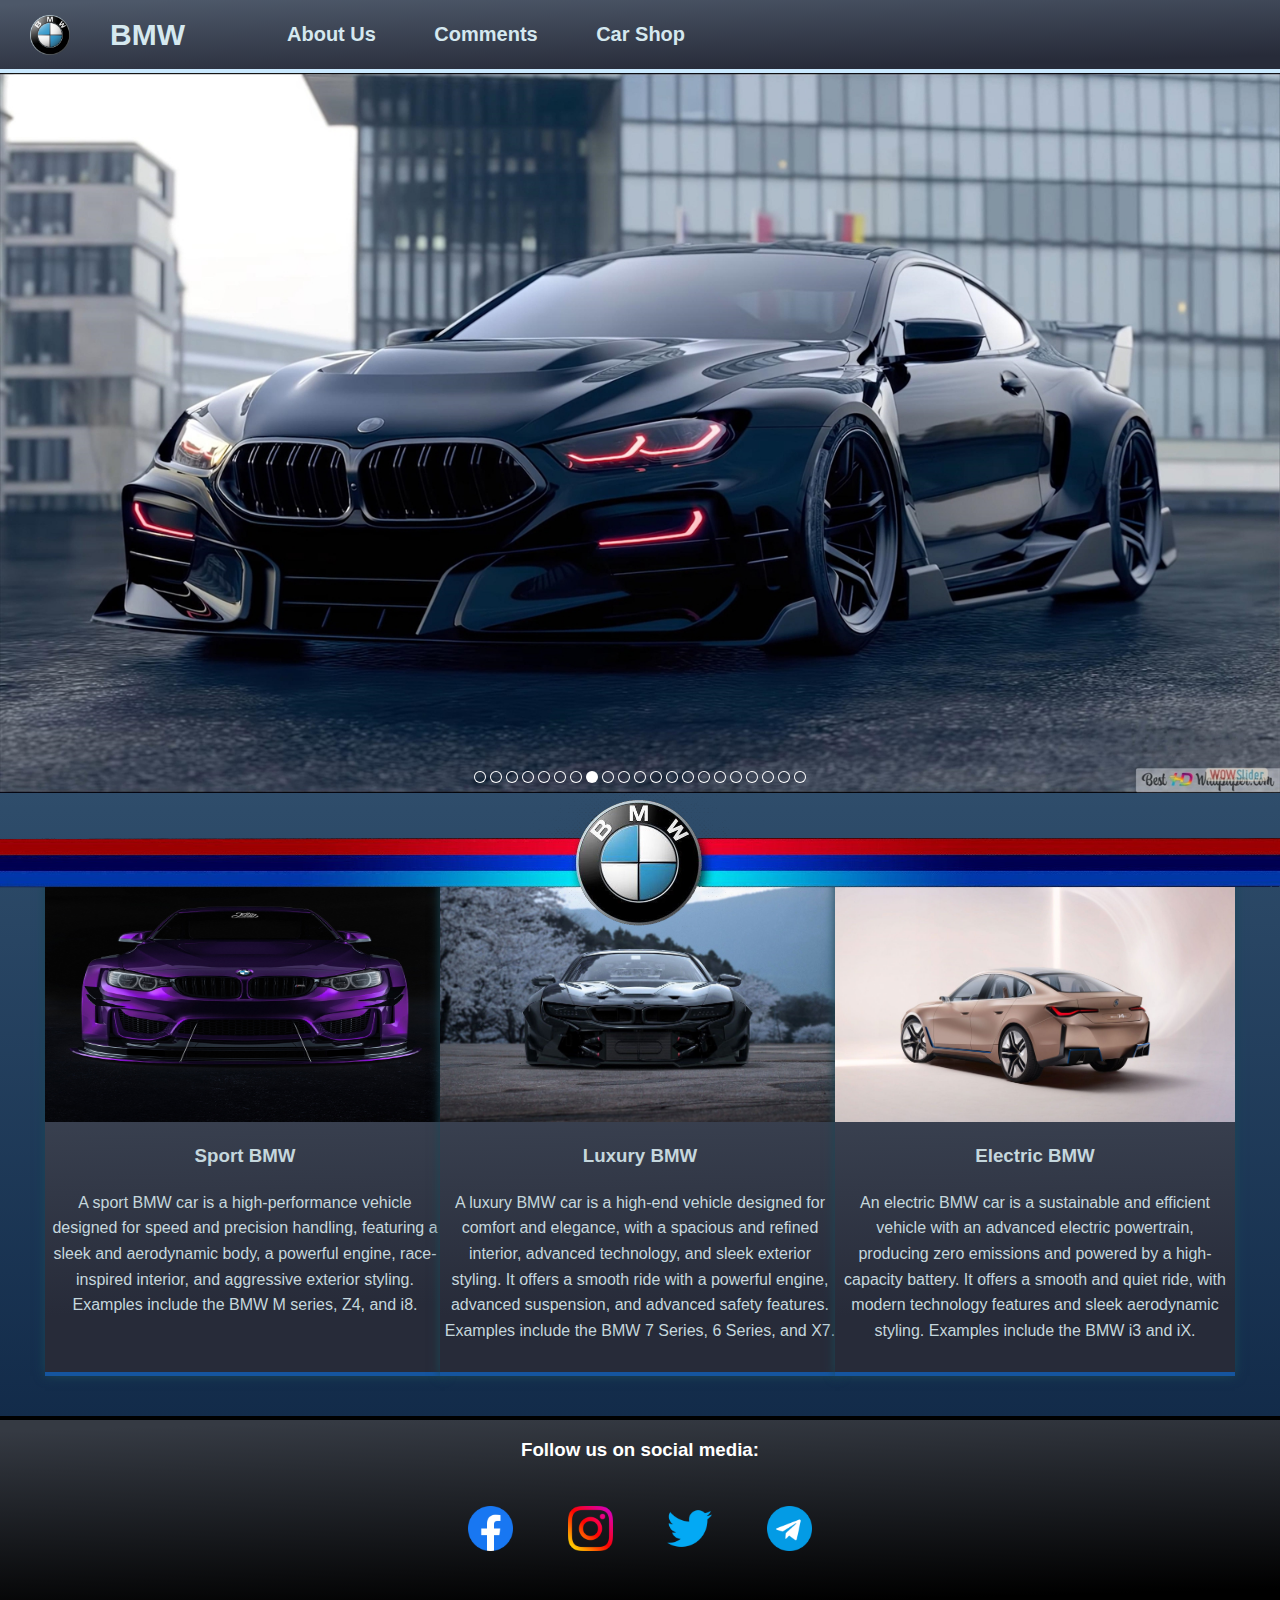
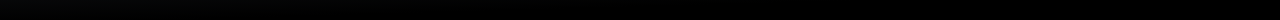
==== index.html @ d731aba7 "This is Mahmoud`s firstly Web project" ====
<!DOCTYPE html>
<html lang="en">
<head>
  <meta charset="UTF-8">
  <meta name="viewport" content="width=device-width, initial-scale=1.0">
  <link rel="stylesheet" href="css/style.css">
  <link rel="icon" href="imgs/bmw.ico">
  <title>BMW</title>

	
	<!-- Start WOWSlider.com HEAD section --> <!-- add to the <head> of your page -->
	<link rel="stylesheet" type="text/css" href="engine0/style.css" />
	<script type="text/javascript" src="engine0/jquery.js"></script>
	<!-- End WOWSlider.com HEAD section --></head>
<body>
  <header>
    <img class="icon" src="imgs/bmw.ico" alt="BMW Logo">
    <h1>BMW</h1>
    <nav>
      <ul>
        <li class="li1"><a href="pages/about.html">About Us</a></li>
        <li class="li2"><a href="pages/comments.html">Comments</a></li>
        <li class="li3"><a href="pages/car-shop.html">Car Shop</a></li>
      </ul>
    </nav>
  </header>
  
	<!-- Start WOWSlider.com BODY section --> <!-- add to the <body> of your page -->
	<div id="wowslider-container0">
	<div class="ws_images"><ul>
		<li><img src="data0/images/pxfuel_3.jpg" alt="pxfuel (3)" title="pxfuel (3)" id="wows0_0"/></li>
		<li><img src="data0/images/pxfuel_2.jpg" alt="pxfuel (2)" title="pxfuel (2)" id="wows0_1"/></li>
		<li><img src="data0/images/wallpaperflare.com_wallpaper.jpg" alt="wallpaperflare.com_wallpaper" title="wallpaperflare.com_wallpaper" id="wows0_2"/></li>
		<li><img src="data0/images/pxfuel.jpg" alt="pxfuel" title="pxfuel" id="wows0_3"/></li>
		<li><img src="data0/images/photoboardsaogg6vbdoncunsplash.jpg" alt="photo-boards-aoGG6Vbdonc-unsplash" title="photo-boards-aoGG6Vbdonc-unsplash" id="wows0_4"/></li>
		<li><img src="data0/images/philippeourselzoposytt_gmunsplash.jpg" alt="philippe-oursel-ZopoSyTT_GM-unsplash" title="philippe-oursel-ZopoSyTT_GM-unsplash" id="wows0_5"/></li>
		<li><img src="data0/images/artiomvallatfn5cvlpajfaunsplash.jpg" alt="artiom-vallat-fN5cVlpaJfA-unsplash" title="artiom-vallat-fN5cVlpaJfA-unsplash" id="wows0_6"/></li>
		<li><img src="data0/images/9438734.jpg" alt="9438734" title="9438734" id="wows0_7"/></li>
		<li><img src="data0/images/9766647.jpg" alt="9766647" title="9766647" id="wows0_8"/></li>
		<li><img src="data0/images/7841588.jpg" alt="7841588" title="7841588" id="wows0_9"/></li>
		<li><img src="data0/images/9766557.jpg" alt="9766557" title="9766557" id="wows0_10"/></li>
		<li><img src="data0/images/9766545_1.jpg" alt="9766545 (1)" title="9766545 (1)" id="wows0_11"/></li>
		<li><img src="data0/images/9766539.jpg" alt="9766539" title="9766539" id="wows0_12"/></li>
		<li><img src="data0/images/9766505.jpg" alt="9766505" title="9766505" id="wows0_13"/></li>
		<li><img src="data0/images/9766480.jpg" alt="9766480" title="9766480" id="wows0_14"/></li>
		<li><img src="data0/images/9261427.jpg" alt="9261427" title="9261427" id="wows0_15"/></li>
		<li><img src="data0/images/9766417.jpg" alt="9766417" title="9766417" id="wows0_16"/></li>
		<li><img src="data0/images/9766414.jpg" alt="9766414" title="9766414" id="wows0_17"/></li>
		<li><img src="data0/images/7841566.jpg" alt="7841566" title="7841566" id="wows0_18"/></li>
		<li><a href="http://wowslider.net"><img src="data0/images/pxfuel_5.jpg" alt="javascript slider" title="pxfuel (5)" id="wows0_19"/></a></li>
		<li><img src="data0/images/pxfuel_4.jpg" alt="pxfuel (4)" title="pxfuel (4)" id="wows0_20"/></li>
	</ul></div>
	<div class="ws_bullets"><div>
		<a href="#" title="pxfuel (3)"><span><img src="data0/tooltips/pxfuel_3.jpg" alt="pxfuel (3)"/>1</span></a>
		<a href="#" title="pxfuel (2)"><span><img src="data0/tooltips/pxfuel_2.jpg" alt="pxfuel (2)"/>2</span></a>
		<a href="#" title="wallpaperflare.com_wallpaper"><span><img src="data0/tooltips/wallpaperflare.com_wallpaper.jpg" alt="wallpaperflare.com_wallpaper"/>3</span></a>
		<a href="#" title="pxfuel"><span><img src="data0/tooltips/pxfuel.jpg" alt="pxfuel"/>4</span></a>
		<a href="#" title="photo-boards-aoGG6Vbdonc-unsplash"><span><img src="data0/tooltips/photoboardsaogg6vbdoncunsplash.jpg" alt="photo-boards-aoGG6Vbdonc-unsplash"/>5</span></a>
		<a href="#" title="philippe-oursel-ZopoSyTT_GM-unsplash"><span><img src="data0/tooltips/philippeourselzoposytt_gmunsplash.jpg" alt="philippe-oursel-ZopoSyTT_GM-unsplash"/>6</span></a>
		<a href="#" title="artiom-vallat-fN5cVlpaJfA-unsplash"><span><img src="data0/tooltips/artiomvallatfn5cvlpajfaunsplash.jpg" alt="artiom-vallat-fN5cVlpaJfA-unsplash"/>7</span></a>
		<a href="#" title="9438734"><span><img src="data0/tooltips/9438734.jpg" alt="9438734"/>8</span></a>
		<a href="#" title="9766647"><span><img src="data0/tooltips/9766647.jpg" alt="9766647"/>9</span></a>
		<a href="#" title="7841588"><span><img src="data0/tooltips/7841588.jpg" alt="7841588"/>10</span></a>
		<a href="#" title="9766557"><span><img src="data0/tooltips/9766557.jpg" alt="9766557"/>11</span></a>
		<a href="#" title="9766545 (1)"><span><img src="data0/tooltips/9766545_1.jpg" alt="9766545 (1)"/>12</span></a>
		<a href="#" title="9766539"><span><img src="data0/tooltips/9766539.jpg" alt="9766539"/>13</span></a>
		<a href="#" title="9766505"><span><img src="data0/tooltips/9766505.jpg" alt="9766505"/>14</span></a>
		<a href="#" title="9766480"><span><img src="data0/tooltips/9766480.jpg" alt="9766480"/>15</span></a>
		<a href="#" title="9261427"><span><img src="data0/tooltips/9261427.jpg" alt="9261427"/>16</span></a>
		<a href="#" title="9766417"><span><img src="data0/tooltips/9766417.jpg" alt="9766417"/>17</span></a>
		<a href="#" title="9766414"><span><img src="data0/tooltips/9766414.jpg" alt="9766414"/>18</span></a>
		<a href="#" title="7841566"><span><img src="data0/tooltips/7841566.jpg" alt="7841566"/>19</span></a>
		<a href="#" title="pxfuel (5)"><span><img src="data0/tooltips/pxfuel_5.jpg" alt="pxfuel (5)"/>20</span></a>
		<a href="#" title="pxfuel (4)"><span><img src="data0/tooltips/pxfuel_4.jpg" alt="pxfuel (4)"/>21</span></a>
	</div></div><div class="ws_script" style="position:absolute;left:-99%"><a href="http://wowslider.net">bootstrap slider</a> by WOWSlider.com v9.0</div>
	<div class="ws_shadow"></div>
	</div>	
	<script type="text/javascript" src="engine0/wowslider.js"></script>
	<script type="text/javascript" src="engine0/script.js"></script>
	<!-- End WOWSlider.com BODY section --><img class="img_sect" src="imgs/pxfuel (1).png" alt="">
  <main>
    <section class="sect sect_one">
      <img src="imgs/sport.jpg" alt="">
      <h3>Sport BMW</h3>
      <p>
        A sport BMW car is a high-performance vehicle designed for speed and precision handling, 
        featuring a sleek and aerodynamic body, a powerful engine, race-inspired interior,
        and aggressive exterior styling. Examples include the BMW M series, Z4, and i8.
      </p>
    </section>
    <section class="sect sect_two">
      <img src="imgs/luxury.jpg" alt="">
      <h3>Luxury BMW</h3>
      <p>
        A luxury BMW car is a high-end vehicle designed for comfort and elegance, with a 
        spacious and refined interior, advanced technology, and sleek exterior styling. 
          It offers a smooth ride with a powerful engine, advanced suspension, 
           and advanced safety features. Examples include the BMW 7 Series, 6 Series, and X7.
      </p>
    </section>
    <section class="sect sect_three">
      <img src="imgs/electric.jpg" alt="">
      <h3>Electric BMW</h3>
      <p>
        An electric BMW car is a sustainable and efficient vehicle with an advanced electric powertrain,
        producing zero emissions and powered by a high-capacity battery. It offers a smooth
        and quiet ride, with modern technology features and sleek aerodynamic styling. 
        Examples include the BMW i3 and iX.
      </p>
    </section>
  </main>
  <footer>
    <h3>Follow us on social media:</h3>
    <div class="social">
      <a href="https://www.facebook.com/"><img src="imgs/facebook (1).png" alt="Facebook"></a>
      <a href="https://www.instagram.com"><img src="imgs/instagram (1).png" alt="Instagrm"></a>
      <a href="https://twitter.com"><img src="imgs/twitter (1).png" alt="Twitter"></a>
      <a href="https://web.telegram.org"><img src="imgs/telegram (1).png" alt="Telegram"></a>
    </div>
  </footer>
</body>
</html>
---- css/style.css ----
body {
  font-family: Arial, Helvetica, sans-serif;
  background-image: linear-gradient(to top, #09203f 0%, #537895 100%);
  margin: 0px;
}
header img {
  width: 40px;
  height: 40px;
  padding: 10px;
  margin: auto;
  margin-left: 20px;
}

header {
  display: grid;
  grid-template-columns: repeat(2 ,100px) auto; 
  background-image: linear-gradient( 178.4deg,  rgba(77,88,105,1) 4.8%, rgba(39,43,57,1) 86.7% );
  margin: 0px;
  border-bottom: 4px solid #CAE9FF;
  box-shadow: 4px 0 3px #415a77;

}

header h1 {
  margin: auto;
  margin-left: 10px;
  color: #d5e8ef;
  font-size: 30px;
}

header nav ul {
  display: inline-block;
}

header nav ul li {
  list-style: none;
  grid-column: span3;
  display: inline-block;
  padding: 7px;
  margin-left: 40px;
}

header nav ul li a {
  color: #d5e8ef;
  text-decoration: none;
  font-size: 20px;
  font-weight: bold;
}

.img_sect {
  margin-top: -10px;
  width: 100%;
  position: relative;
  z-index: 2;
}

main {
  position: relative;
  display: grid;
  grid-template-columns: repeat(3, 300px);
  width: 100%;
  justify-content: space-evenly;
  margin-top: -70px;
  text-align: center;
  color: #c5d7dd;
  z-index: 1;
}

.sect img {
  height: 250px;
  width: 400px;
}

.sect {
  background-image: linear-gradient( 178.4deg,  rgba(77,88,105,1) 4.8%, rgba(39,43,57,1) 86.7% );
  width: 400px;
  height: 500px;
  box-shadow: 0px 0px 10px #1a4757;
  margin-left: -50px;
  border-bottom: 4px solid #15559f;
}

.sect p {
  padding: 4px;
  line-height: 1.6
}

footer {
  color: white;
  height: 200px;
  width: 100%;
  text-align: center;
  display: grid;
  background-image: linear-gradient( 178.4deg,  rgb(53, 58, 67) 4.8%, rgb(0, 0, 0) 86.7% );
  margin-top: 40px;
  border-top: 4px solid black;
}

footer div a img {
  height: 45px;
  width: 45px;
  transition-duration: .2s;
  transition-delay: 50ms;
}

footer div a {
  margin-top: -50px;
}

footer div a:not(:first-child) {
  padding-left: 50px;
}

footer div a img:hover {
  height: 50px;
  width: 50px;
}

footer div {
  margin-top: -40px;
}
---- engine0/style.css ----
/*
 *	generated by WOW Slider 9.0
 *	template Absent
 */
@import url(https://fonts.googleapis.com/css?family=Slabo+27px&subset=latin,latin-ext);
#wowslider-container0 { 
	display: table;
	zoom: 1; 
	position: relative;
	width: 100%;
	max-width: 100%;
	max-height:720px;
	margin:0px auto 0px;
	z-index:90;
	text-align:left; /* reset align=center */
	font-size: 10px;
	text-shadow: none; /* fix some user styles */

	/* reset box-sizing (to boostrap friendly) */
	-webkit-box-sizing: content-box;
	-moz-box-sizing: content-box;
	box-sizing: content-box; 
}
* html #wowslider-container0{ width:1280px }
#wowslider-container0 .ws_images ul{
	position:relative;
	width: 10000%; 
	height:100%;
	left:0;
	list-style:none;
	margin:0;
	padding:0;
	border-spacing:0;
	overflow: visible;
	/*table-layout:fixed;*/
}
#wowslider-container0 .ws_images ul li{
	position: relative;
	width:1%;
	height:100%;
	line-height:0; /*opera*/
	overflow: hidden;
	float:left;
	/*font-size:0;*/
	padding:0 0 0 0 !important;
	margin:0 0 0 0 !important;
}

#wowslider-container0 .ws_images{
	position: relative;
	left:0;
	top:0;
	height:100%;
	max-height:720px;
	max-width: 100%;
	vertical-align: top;
	border:none;
	overflow: hidden;
}
#wowslider-container0 .ws_images ul a{
	width:100%;
	height:100%;
	max-height:720px;
	display:block;
	color:transparent;
}
#wowslider-container0 img{
	max-width: none !important;
}
#wowslider-container0 .ws_images .ws_list img,
#wowslider-container0 .ws_images > div > img{
	width:100%;
	border:none 0;
	max-width: none;
	padding:0;
	margin:0;
}
#wowslider-container0 .ws_images > div > img {
	max-height:720px;
}

#wowslider-container0 .ws_images iframe {
	position: absolute;
	z-index: -1;
}

#wowslider-container0 .ws-title > div {
	display: inline-block !important;
}

#wowslider-container0 a{ 
	text-decoration: none; 
	outline: none; 
	border: none; 
}

#wowslider-container0  .ws_bullets { 
	float: left;
	position:absolute;
	z-index:70;
}
#wowslider-container0  .ws_bullets div{
	position:relative;
	float:left;
	font-size: 0px;
}
/* compatibility with Joomla styles */
#wowslider-container0  .ws_bullets a {
	line-height: 0;
}

#wowslider-container0  .ws_script{
	display:none;
}
#wowslider-container0 sound, 
#wowslider-container0 object{
	position:absolute;
}

/* prevent some of users reset styles */
#wowslider-container0 .ws_effect {
	position: static;
	width: 100%;
	height: 100%;
}

#wowslider-container0 .ws_photoItem {
	border: 2em solid #fff;
	margin-left: -2em;
	margin-top: -2em;
}
#wowslider-container0 .ws_cube_side {
	background: #A6A5A9;
}


#wowslider-container0.ws_gestures {
	cursor: -webkit-grab;
	cursor: -moz-grab;
	cursor: url("[data-uri]"), move;
}
#wowslider-container0.ws_gestures.ws_grabbing {
	cursor: -webkit-grabbing;
	cursor: -moz-grabbing;
	cursor: url("[data-uri]"), move;
}

/* hide controls when video start play */
#wowslider-container0.ws_video_playing .ws_bullets,
#wowslider-container0.ws_video_playing .ws_fullscreen,
#wowslider-container0.ws_video_playing .ws_next,
#wowslider-container0.ws_video_playing .ws_prev {
	display: none;
}


/* youtube/vimeo buttons */
#wowslider-container0 .ws_video_btn {
	position: absolute;
	display: none;
	cursor: pointer;
	top: 0;
	left: 0;
	width: 100%;
	height: 100%;
	z-index: 55;
}
#wowslider-container0 .ws_video_btn.ws_youtube,
#wowslider-container0 .ws_video_btn.ws_vimeo {
	display: block;
}
#wowslider-container0 .ws_video_btn div {
	position: absolute;
	background-image: url(./playvideo.png);
	background-size: 200%;
	top: 50%;
	left: 50%;
	width: 7em;
	height: 5em;
	margin-left: -3.5em;
	margin-top: -2.5em;
}
#wowslider-container0 .ws_video_btn.ws_youtube div {
	background-position: 0 0;
}
#wowslider-container0 .ws_video_btn.ws_youtube:hover div {
	background-position: 100% 0;
}
#wowslider-container0 .ws_video_btn.ws_vimeo div {
	background-position: 0 100%;
}
#wowslider-container0 .ws_video_btn.ws_vimeo:hover div {
	background-position: 100% 100%;
}

#wowslider-container0 .ws_playpause.ws_hide {
	display: none !important;
}
/* bullets */
#wowslider-container0 .ws_bullets a { 
	position: relative;
	display: inline-block;
	margin: 0 2px;
	padding: 6px;
	width: 0;
	border-radius: 50%;
	background: rgba(0, 0, 0, 0);
	-webkit-box-shadow: inset 0 0 0 1px #fff;
	box-shadow: inset 0 0 0 1px #fff;
}
#wowslider-container0 .ws_bullets a.ws_selbull {
	background: #fff;
	-webkit-box-shadow: none;
	box-shadow: none;
}

/* arrows */
#wowslider-container0 a.ws_next,
#wowslider-container0 a.ws_prev {
	position:absolute;
	z-index:60;
	overflow: hidden;
	width: 15%;
	height: 100%;
	top: 0;
	opacity: .5;
}
#wowslider-container0 a.ws_next {
	left: 85%;
	cursor: url('[data-uri]') 20 20, move;
}
#wowslider-container0 a.ws_prev {
	left: 0;
	cursor: url('[data-uri]') 20 20, move;
}


/*playpause*/
#wowslider-container0 .ws_playpause {
	position:absolute;
	top: 0;
	bottom: 40px;
	left: 42.5%;
	width: 15%;
	z-index: 59;
}
#wowslider-container0 .ws_pause {
	cursor: url('[data-uri]') 20 20, pointer;
}
#wowslider-container0 .ws_play {
	cursor: url('[data-uri]') 20 20, pointer;
}/* bottom center */
#wowslider-container0  .ws_bullets {
	bottom:10px;
	left:50%;
}
#wowslider-container0  .ws_bullets div{
	left:-50%;
}
#wowslider-container0 .ws_bulframe span{
	visibility: visible;
	opacity: 1;
	position: absolute;
	width: 0; 
	height: 0; 
	border-left: 5px solid transparent;
	border-right: 5px solid transparent;
	border-top: 5px solid #fff;

	bottom:-6px;
	margin-left:-2px;
	left:43px;
}#wowslider-container0 .ws-title{
	position: absolute;
	background: none;
	font: 2.4em 'Slabo 27px', serif;
	color:#fff;
	text-shadow: 0 1px 2px rgba(0, 0, 0, 0.6);
	bottom: 50px;
	top: auto;
	opacity: 1;
	text-align: center;

	width: 100%;
	padding-left: 20%;
	padding-right: 20%;
	-webkit-box-sizing: border-box;
	-moz-box-sizing: border-box;
	box-sizing: border-box;

	z-index: 50;
}
#wowslider-container0 .ws-title div{
    margin-top: 0.5em;
	font-size: 0.542em;
}#wowslider-container0 .ws_images > ul{
	animation: wsBasic 84s infinite;
	-moz-animation: wsBasic 84s infinite;
	-webkit-animation: wsBasic 84s infinite;
}
@keyframes wsBasic{0%{left:-0%} 2.38%{left:-0%} 4.76%{left:-100%} 7.14%{left:-100%} 9.52%{left:-200%} 11.9%{left:-200%} 14.29%{left:-300%} 16.67%{left:-300%} 19.05%{left:-400%} 21.43%{left:-400%} 23.81%{left:-500%} 26.19%{left:-500%} 28.57%{left:-600%} 30.95%{left:-600%} 33.33%{left:-700%} 35.71%{left:-700%} 38.1%{left:-800%} 40.48%{left:-800%} 42.86%{left:-900%} 45.24%{left:-900%} 47.62%{left:-1000%} 50%{left:-1000%} 52.38%{left:-1100%} 54.76%{left:-1100%} 57.14%{left:-1200%} 59.52%{left:-1200%} 61.9%{left:-1300%} 64.29%{left:-1300%} 66.67%{left:-1400%} 69.05%{left:-1400%} 71.43%{left:-1500%} 73.81%{left:-1500%} 76.19%{left:-1600%} 78.57%{left:-1600%} 80.95%{left:-1700%} 83.33%{left:-1700%} 85.71%{left:-1800%} 88.1%{left:-1800%} 90.48%{left:-1900%} 92.86%{left:-1900%} 95.24%{left:-2000%} 97.62%{left:-2000%} }
@-moz-keyframes wsBasic{0%{left:-0%} 2.38%{left:-0%} 4.76%{left:-100%} 7.14%{left:-100%} 9.52%{left:-200%} 11.9%{left:-200%} 14.29%{left:-300%} 16.67%{left:-300%} 19.05%{left:-400%} 21.43%{left:-400%} 23.81%{left:-500%} 26.19%{left:-500%} 28.57%{left:-600%} 30.95%{left:-600%} 33.33%{left:-700%} 35.71%{left:-700%} 38.1%{left:-800%} 40.48%{left:-800%} 42.86%{left:-900%} 45.24%{left:-900%} 47.62%{left:-1000%} 50%{left:-1000%} 52.38%{left:-1100%} 54.76%{left:-1100%} 57.14%{left:-1200%} 59.52%{left:-1200%} 61.9%{left:-1300%} 64.29%{left:-1300%} 66.67%{left:-1400%} 69.05%{left:-1400%} 71.43%{left:-1500%} 73.81%{left:-1500%} 76.19%{left:-1600%} 78.57%{left:-1600%} 80.95%{left:-1700%} 83.33%{left:-1700%} 85.71%{left:-1800%} 88.1%{left:-1800%} 90.48%{left:-1900%} 92.86%{left:-1900%} 95.24%{left:-2000%} 97.62%{left:-2000%} }
@-webkit-keyframes wsBasic{0%{left:-0%} 2.38%{left:-0%} 4.76%{left:-100%} 7.14%{left:-100%} 9.52%{left:-200%} 11.9%{left:-200%} 14.29%{left:-300%} 16.67%{left:-300%} 19.05%{left:-400%} 21.43%{left:-400%} 23.81%{left:-500%} 26.19%{left:-500%} 28.57%{left:-600%} 30.95%{left:-600%} 33.33%{left:-700%} 35.71%{left:-700%} 38.1%{left:-800%} 40.48%{left:-800%} 42.86%{left:-900%} 45.24%{left:-900%} 47.62%{left:-1000%} 50%{left:-1000%} 52.38%{left:-1100%} 54.76%{left:-1100%} 57.14%{left:-1200%} 59.52%{left:-1200%} 61.9%{left:-1300%} 64.29%{left:-1300%} 66.67%{left:-1400%} 69.05%{left:-1400%} 71.43%{left:-1500%} 73.81%{left:-1500%} 76.19%{left:-1600%} 78.57%{left:-1600%} 80.95%{left:-1700%} 83.33%{left:-1700%} 85.71%{left:-1800%} 88.1%{left:-1800%} 90.48%{left:-1900%} 92.86%{left:-1900%} 95.24%{left:-2000%} 97.62%{left:-2000%} }

#wowslider-container0 .ws_bullets  a img{
	text-indent:0;
	display:block;
	bottom:15px;
	left:-43px;
	visibility:hidden;
	position:absolute;
    border: 1px solid #fff;
	max-width:none;
}
#wowslider-container0 .ws_bullets a:hover img{
	visibility:visible;
}

#wowslider-container0 .ws_bulframe div div{
	height:48px;
	overflow:visible;
	position:relative;
}
#wowslider-container0 .ws_bulframe div {
	left:0;
	overflow:hidden;
	position:relative;
	width:85px;
	background-color:#fff;
}
#wowslider-container0  .ws_bullets .ws_bulframe{
	display:none;
	bottom:17px;
	margin-left:2px;
	overflow:visible;
	position:absolute;
	cursor:pointer;
    border: 1px solid #fff;
}#wowslider-container0 .ws_bulframe div div{
	height: auto;
}

@media all and (max-width:760px) {
	#wowslider-container0 .ws_fullscreen {
		display: block;
	}
}
@media all and (max-width:400px){
	#wowslider-container0 .ws_controls,
	#wowslider-container0 .ws_bullets,
	#wowslider-container0 .ws_thumbs{
		display: none
	}
}
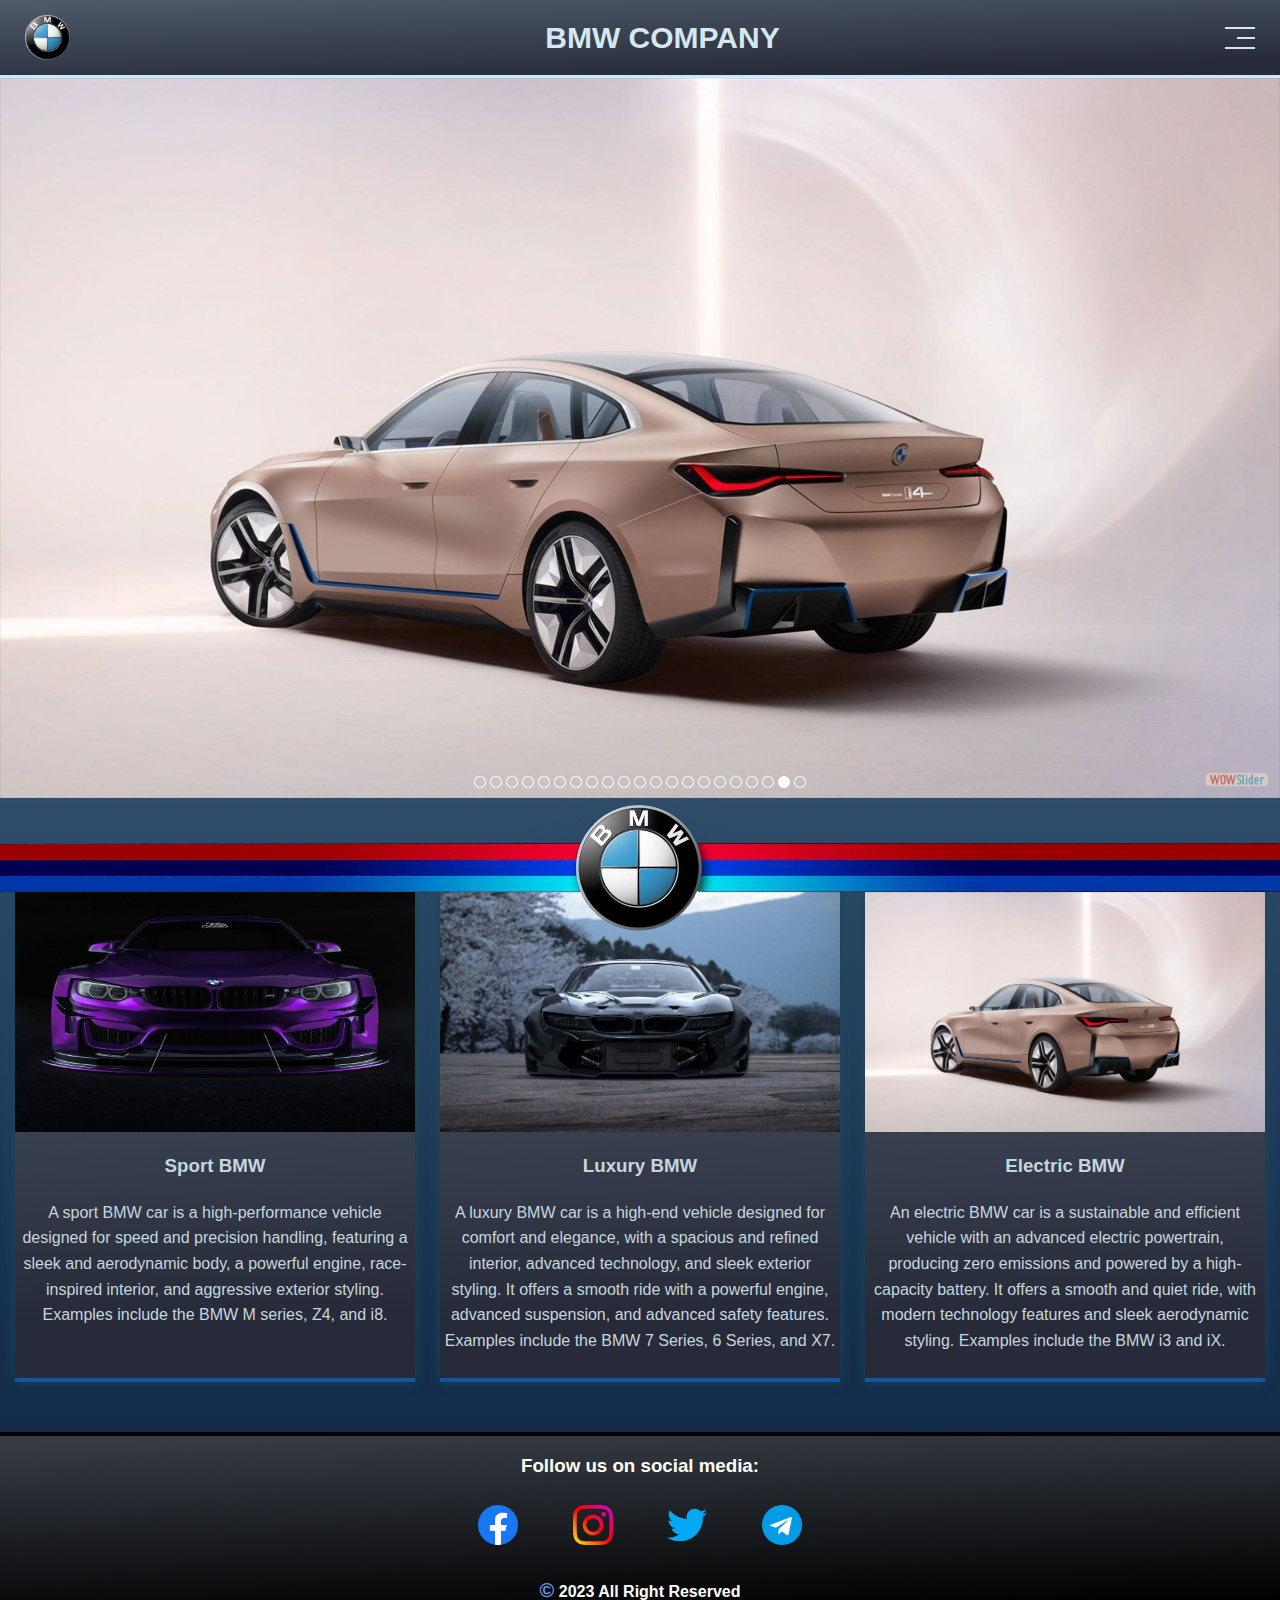
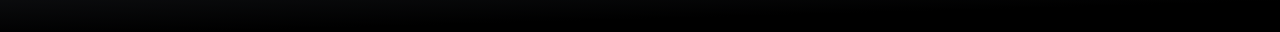
==== commit 165a958d: "In this commit I have modified the about us page with js and I all pages responsive" ====
--- a/index.html
+++ b/index.html
@@ -3,9 +3,10 @@
 <head>
   <meta charset="UTF-8">
   <meta name="viewport" content="width=device-width, initial-scale=1.0">
+	<meta http-equiv="X-UA-Compatible" content="IE=edge,chrome=1">
   <link rel="stylesheet" href="css/style.css">
   <link rel="icon" href="imgs/bmw.ico">
-  <title>BMW</title>
+  <title>BMW Comapny</title>
 
 	
 	<!-- Start WOWSlider.com HEAD section --> <!-- add to the <head> of your page -->
@@ -14,15 +15,22 @@
 	<!-- End WOWSlider.com HEAD section --></head>
 <body>
   <header>
+		<div>
     <img class="icon" src="imgs/bmw.ico" alt="BMW Logo">
-    <h1>BMW</h1>
+    <h1>BMW COMPANY</h1>
     <nav>
+			<span class="navshort">
+				<span></span>
+				<span></span>
+				<span></span>
+			</span>
       <ul>
         <li class="li1"><a href="pages/about.html">About Us</a></li>
         <li class="li2"><a href="pages/comments.html">Comments</a></li>
         <li class="li3"><a href="pages/car-shop.html">Car Shop</a></li>
       </ul>
     </nav>
+		</div>
   </header>
   
 	<!-- Start WOWSlider.com BODY section --> <!-- add to the <body> of your page -->
@@ -72,12 +80,14 @@
 		<a href="#" title="7841566"><span><img src="data0/tooltips/7841566.jpg" alt="7841566"/>19</span></a>
 		<a href="#" title="pxfuel (5)"><span><img src="data0/tooltips/pxfuel_5.jpg" alt="pxfuel (5)"/>20</span></a>
 		<a href="#" title="pxfuel (4)"><span><img src="data0/tooltips/pxfuel_4.jpg" alt="pxfuel (4)"/>21</span></a>
-	</div></div><div class="ws_script" style="position:absolute;left:-99%"><a href="http://wowslider.net">bootstrap slider</a> by WOWSlider.com v9.0</div>
+	</div></div>
 	<div class="ws_shadow"></div>
 	</div>	
 	<script type="text/javascript" src="engine0/wowslider.js"></script>
 	<script type="text/javascript" src="engine0/script.js"></script>
-	<!-- End WOWSlider.com BODY section --><img class="img_sect" src="imgs/pxfuel (1).png" alt="">
+	<!-- End WOWSlider.com BODY section -->
+	
+	<img class="img_sect" src="imgs/pxfuel (1).png" alt="">
   <main>
     <section class="sect sect_one">
       <img src="imgs/sport.jpg" alt="">
@@ -117,6 +127,7 @@
       <a href="https://twitter.com"><img src="imgs/twitter (1).png" alt="Twitter"></a>
       <a href="https://web.telegram.org"><img src="imgs/telegram (1).png" alt="Telegram"></a>
     </div>
+		<h4><span>&copy;</span> 2023 All Right Reserved</h4>
   </footer>
 </body>
 </html>--- a/css/style.css
+++ b/css/style.css
@@ -3,41 +3,115 @@
   background-image: linear-gradient(to top, #09203f 0%, #537895 100%);
   margin: 0px;
 }
+
+html {
+  scroll-behavior: smooth;
+}
+
+* {
+  box-sizing: border-box;
+}
+
 header img {
-  width: 40px;
-  height: 40px;
+  width: 65px;
+  height: 65px;
   padding: 10px;
   margin: auto;
-  margin-left: 20px;
+  margin-left: 10px;
 }
 
 header {
-  display: grid;
-  grid-template-columns: repeat(2 ,100px) auto; 
+  padding: 5px;
+  border-bottom: 3px solid #CAE9FF;
   background-image: linear-gradient( 178.4deg,  rgba(77,88,105,1) 4.8%, rgba(39,43,57,1) 86.7% );
-  margin: 0px;
-  border-bottom: 4px solid #CAE9FF;
-  box-shadow: 4px 0 3px #415a77;
-
+}
+
+header div {
+  display: flex;
+  justify-content: space-between;
+  align-items: center;
 }
 
 header h1 {
   margin: auto;
-  margin-left: 10px;
+  margin-left: 0px;
   color: #d5e8ef;
   font-size: 30px;
 }
 
+header nav {
+  position: relative;
+  width: 30px;
+  right: 20px;
+  top: 4px;
+}
+
+header nav .navshort {
+  width: 30px;
+  height: 30px;
+  display: flex;
+  flex-wrap: wrap;
+  justify-content: flex-end;
+}
+
+header nav .navshort span {
+  background-color: #d5e8ef;
+  margin-bottom: 5px;
+  height: 2.5px;
+}
+
+header nav .navshort span:first-child {
+  width: 100%;
+}
+
+header nav .navshort span:nth-child(2) {
+  width: 60%;
+  transition: 0.5s;
+}
+
+header nav:hover .navshort span:nth-child(2) {
+  width: 100%;
+}
+
+header nav .navshort span:last-child {
+  width: 100%;
+}
+
 header nav ul {
-  display: inline-block;
+  display: none;
+  position: absolute;
+  list-style: none;
+  margin: 0px;
+  padding: 0px;
+  background-image: linear-gradient( 178.4deg,  rgba(77,88,105,1) 4.8%, rgba(39,43,57,1) 86.7% );
+  right: 0;
+  width: 150px;
+  top: 35px;
+  z-index: 100;
+  border-right: 3px solid #15559f;
+}
+
+header nav ul::before {
+  content: "";
+  border-width: 10px;
+  border-style: solid;
+  border-color: transparent transparent #d5e8ef transparent;
+  position: absolute;
+  right: 5px;
+  top: -20px;
+}
+
+header nav:hover ul {
+  display: block;
+}
+
+header nav ul li:not(:last-child) a {
+  border-bottom: 1px solid #d5e8ef;
 }
 
 header nav ul li {
   list-style: none;
-  grid-column: span3;
-  display: inline-block;
-  padding: 7px;
-  margin-left: 40px;
+  text-align: center;
 }
 
 header nav ul li a {
@@ -45,6 +119,13 @@
   text-decoration: none;
   font-size: 20px;
   font-weight: bold;
+  display: block;
+  padding: 15px;
+  transition: 0.5s;
+}
+
+header nav ul li a:hover {
+  padding-left: 20px;
 }
 
 .img_sect {
@@ -56,14 +137,13 @@
 
 main {
   position: relative;
-  display: grid;
-  grid-template-columns: repeat(3, 300px);
-  width: 100%;
-  justify-content: space-evenly;
-  margin-top: -70px;
+  display: flex;
+  margin-top: -75px;
   text-align: center;
   color: #c5d7dd;
+  justify-content: space-evenly;
   z-index: 1;
+  flex-wrap: wrap;
 }
 
 .sect img {
@@ -76,7 +156,7 @@
   width: 400px;
   height: 500px;
   box-shadow: 0px 0px 10px #1a4757;
-  margin-left: -50px;
+  margin: 10px;
   border-bottom: 4px solid #15559f;
 }
 
@@ -86,7 +166,7 @@
 }
 
 footer {
-  color: white;
+  color:white;
   height: 200px;
   width: 100%;
   text-align: center;
@@ -97,8 +177,8 @@
 }
 
 footer div a img {
-  height: 45px;
-  width: 45px;
+  height: 40px;
+  width: 40px;
   transition-duration: .2s;
   transition-delay: 50ms;
 }
@@ -112,10 +192,161 @@
 }
 
 footer div a img:hover {
-  height: 50px;
-  width: 50px;
-}
-
-footer div {
-  margin-top: -40px;
+  transform: translate3d(0px,-10px,50px);
+}
+
+footer h4 span {
+  color: cornflowerblue;
+  font-size: 20px;
+}
+
+/* Media Queries */
+
+@media (max-width: 768px) {
+  header img {
+    width: 50px;
+    height: 50px;
+  }
+
+  header h1 {
+    font-size: 25px;
+  }
+
+  header nav {
+    right: 10px;
+    top: 2px;
+  }
+
+  header nav .navshort span {
+    margin-bottom: 3px;
+    height: 2px;
+  }
+
+  header nav .navshort span:nth-child(2) {
+    width: 50%;
+  }
+
+  header nav ul {
+    width: 120px;
+    top: 30px;
+  }
+
+  header nav ul::before {
+    right: 3px;
+    top: -15px;
+  }
+
+  header nav ul li a {
+    font-size: 18px;
+    padding: 12px;
+  }
+
+  main {
+    margin-top: -40px;
+  }
+
+  .img_sect {
+    margin-top: 0px;
+  }
+
+  .sect img {
+    height: 200px;
+    width: 360px;
+  }
+
+  .sect {
+    width: 360px;
+    height: 460px;
+    margin: 8px;
+  }
+
+  footer div a img {
+    height: 30px;
+    width: 30px;
+  }
+
+  footer div a:not(:first-child) {
+    padding-left: 30px;
+  }
+
+  footer h4 span {
+    font-size: 18px;
+  }
+}
+
+@media (max-width: 480px) {
+  header img {
+    width: 40px;
+    height: 40px;
+  }
+
+  header h1 {
+    font-size: 20px;
+  }
+
+  header nav {
+    right: -2px;
+    top: 1px;
+  }
+
+  header nav .navshort {
+    width: 25px;
+    height: 25px;
+  }
+
+  header nav .navshort span {
+    margin-bottom: 2px;
+    height: 1.5px;
+  }
+
+  header nav .navshort span:nth-child(2) {
+    width: 40%;
+  }
+
+  header nav ul {
+    width: 100px;
+    top: 38px;
+  }
+
+  header nav ul::before {
+    right: 2px;
+    top: -22px;
+  }
+
+  header nav ul li a {
+    font-size: 16px;
+    padding: 10px;
+  }
+
+  main {
+    margin-top: -27px;
+  }
+
+  .img_sect {
+    margin-top: 0px;
+  }
+
+  .sect img {
+    height: 185px;
+    width: 330px;
+  }
+
+  .sect {
+    width: 330px;
+    height: 465px;
+    margin: 6px;
+  }
+
+  footer div a img {
+    height: 25px;
+    width: 25px;
+  }
+
+  footer div a:not(:first-child) {
+    padding-left: 25px;
+  }
+
+  footer h4 span {
+    font-size: 16px;
+  }
 }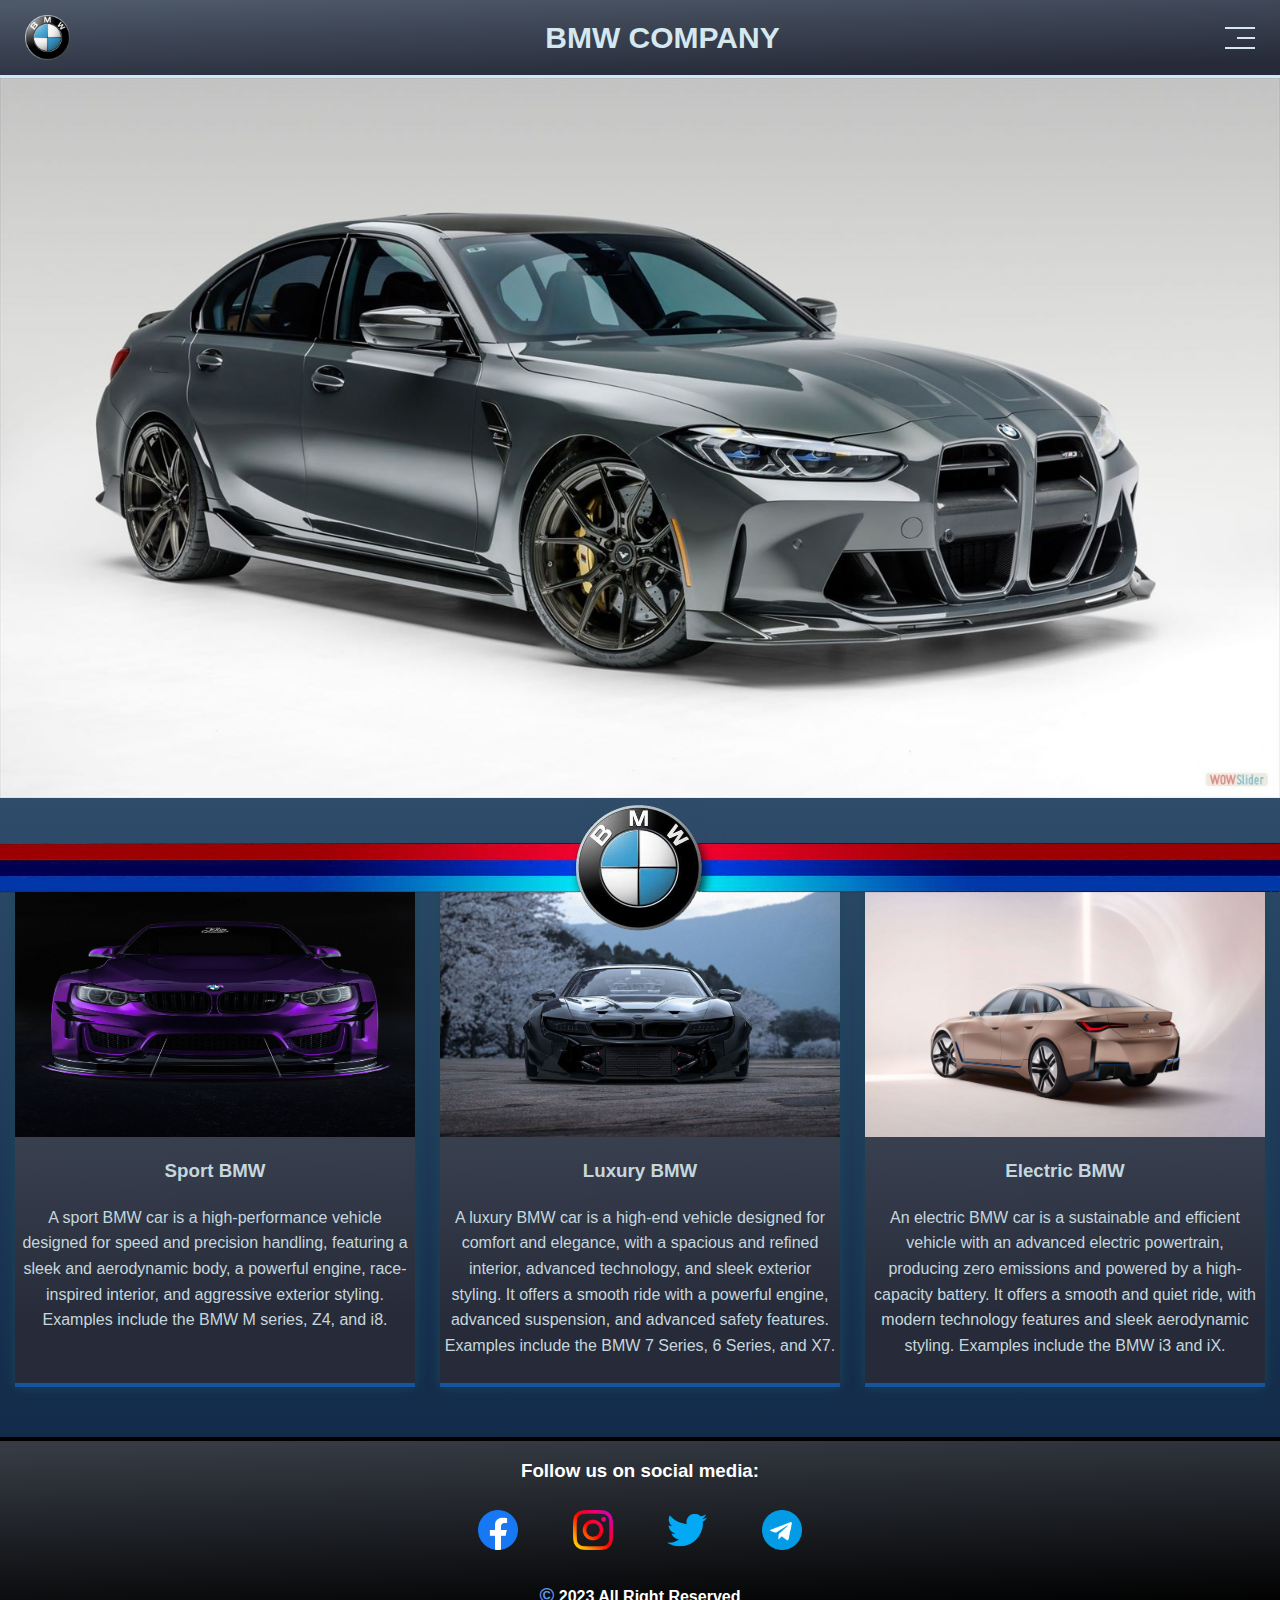
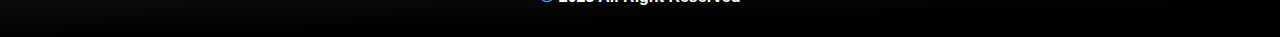
==== commit dde16376: "This is the final project with all requirements HTML, CSS, and JavaScript" ====
--- a/index.html
+++ b/index.html
@@ -1,133 +1,114 @@
+<!-- 
+	This is the main page of my web site (BMW company) that have a wowslider with attractive 
+	car images and then three sections every one talk about a specific category in BMW
+	sports and etc. So my web site generally just talk about BMW and the categories of 
+	it. It may be developed to be a store that sales all these types of cars
+ -->
 <!DOCTYPE html>
 <html lang="en">
-<head>
-  <meta charset="UTF-8">
-  <meta name="viewport" content="width=device-width, initial-scale=1.0">
-	<meta http-equiv="X-UA-Compatible" content="IE=edge,chrome=1">
-  <link rel="stylesheet" href="css/style.css">
-  <link rel="icon" href="imgs/bmw.ico">
-  <title>BMW Comapny</title>
+	<head>
+		<meta charset="UTF-8">
+		<meta name="viewport" content="width=device-width, initial-scale=1.0">
+		<meta http-equiv="X-UA-Compatible" content="IE=edge">
+		<link rel="stylesheet" href="css/style.css">
+		<link rel="icon" href="imgs/bmw.ico">
+		<title>BMW Comapny</title>
 
-	
-	<!-- Start WOWSlider.com HEAD section --> <!-- add to the <head> of your page -->
-	<link rel="stylesheet" type="text/css" href="engine0/style.css" />
-	<script type="text/javascript" src="engine0/jquery.js"></script>
-	<!-- End WOWSlider.com HEAD section --></head>
-<body>
-  <header>
-		<div>
-    <img class="icon" src="imgs/bmw.ico" alt="BMW Logo">
-    <h1>BMW COMPANY</h1>
-    <nav>
-			<span class="navshort">
-				<span></span>
-				<span></span>
-				<span></span>
-			</span>
-      <ul>
-        <li class="li1"><a href="pages/about.html">About Us</a></li>
-        <li class="li2"><a href="pages/comments.html">Comments</a></li>
-        <li class="li3"><a href="pages/car-shop.html">Car Shop</a></li>
-      </ul>
-    </nav>
-		</div>
-  </header>
-  
-	<!-- Start WOWSlider.com BODY section --> <!-- add to the <body> of your page -->
-	<div id="wowslider-container0">
-	<div class="ws_images"><ul>
-		<li><img src="data0/images/pxfuel_3.jpg" alt="pxfuel (3)" title="pxfuel (3)" id="wows0_0"/></li>
-		<li><img src="data0/images/pxfuel_2.jpg" alt="pxfuel (2)" title="pxfuel (2)" id="wows0_1"/></li>
-		<li><img src="data0/images/wallpaperflare.com_wallpaper.jpg" alt="wallpaperflare.com_wallpaper" title="wallpaperflare.com_wallpaper" id="wows0_2"/></li>
-		<li><img src="data0/images/pxfuel.jpg" alt="pxfuel" title="pxfuel" id="wows0_3"/></li>
-		<li><img src="data0/images/photoboardsaogg6vbdoncunsplash.jpg" alt="photo-boards-aoGG6Vbdonc-unsplash" title="photo-boards-aoGG6Vbdonc-unsplash" id="wows0_4"/></li>
-		<li><img src="data0/images/philippeourselzoposytt_gmunsplash.jpg" alt="philippe-oursel-ZopoSyTT_GM-unsplash" title="philippe-oursel-ZopoSyTT_GM-unsplash" id="wows0_5"/></li>
-		<li><img src="data0/images/artiomvallatfn5cvlpajfaunsplash.jpg" alt="artiom-vallat-fN5cVlpaJfA-unsplash" title="artiom-vallat-fN5cVlpaJfA-unsplash" id="wows0_6"/></li>
-		<li><img src="data0/images/9438734.jpg" alt="9438734" title="9438734" id="wows0_7"/></li>
-		<li><img src="data0/images/9766647.jpg" alt="9766647" title="9766647" id="wows0_8"/></li>
-		<li><img src="data0/images/7841588.jpg" alt="7841588" title="7841588" id="wows0_9"/></li>
-		<li><img src="data0/images/9766557.jpg" alt="9766557" title="9766557" id="wows0_10"/></li>
-		<li><img src="data0/images/9766545_1.jpg" alt="9766545 (1)" title="9766545 (1)" id="wows0_11"/></li>
-		<li><img src="data0/images/9766539.jpg" alt="9766539" title="9766539" id="wows0_12"/></li>
-		<li><img src="data0/images/9766505.jpg" alt="9766505" title="9766505" id="wows0_13"/></li>
-		<li><img src="data0/images/9766480.jpg" alt="9766480" title="9766480" id="wows0_14"/></li>
-		<li><img src="data0/images/9261427.jpg" alt="9261427" title="9261427" id="wows0_15"/></li>
-		<li><img src="data0/images/9766417.jpg" alt="9766417" title="9766417" id="wows0_16"/></li>
-		<li><img src="data0/images/9766414.jpg" alt="9766414" title="9766414" id="wows0_17"/></li>
-		<li><img src="data0/images/7841566.jpg" alt="7841566" title="7841566" id="wows0_18"/></li>
-		<li><a href="http://wowslider.net"><img src="data0/images/pxfuel_5.jpg" alt="javascript slider" title="pxfuel (5)" id="wows0_19"/></a></li>
-		<li><img src="data0/images/pxfuel_4.jpg" alt="pxfuel (4)" title="pxfuel (4)" id="wows0_20"/></li>
-	</ul></div>
-	<div class="ws_bullets"><div>
-		<a href="#" title="pxfuel (3)"><span><img src="data0/tooltips/pxfuel_3.jpg" alt="pxfuel (3)"/>1</span></a>
-		<a href="#" title="pxfuel (2)"><span><img src="data0/tooltips/pxfuel_2.jpg" alt="pxfuel (2)"/>2</span></a>
-		<a href="#" title="wallpaperflare.com_wallpaper"><span><img src="data0/tooltips/wallpaperflare.com_wallpaper.jpg" alt="wallpaperflare.com_wallpaper"/>3</span></a>
-		<a href="#" title="pxfuel"><span><img src="data0/tooltips/pxfuel.jpg" alt="pxfuel"/>4</span></a>
-		<a href="#" title="photo-boards-aoGG6Vbdonc-unsplash"><span><img src="data0/tooltips/photoboardsaogg6vbdoncunsplash.jpg" alt="photo-boards-aoGG6Vbdonc-unsplash"/>5</span></a>
-		<a href="#" title="philippe-oursel-ZopoSyTT_GM-unsplash"><span><img src="data0/tooltips/philippeourselzoposytt_gmunsplash.jpg" alt="philippe-oursel-ZopoSyTT_GM-unsplash"/>6</span></a>
-		<a href="#" title="artiom-vallat-fN5cVlpaJfA-unsplash"><span><img src="data0/tooltips/artiomvallatfn5cvlpajfaunsplash.jpg" alt="artiom-vallat-fN5cVlpaJfA-unsplash"/>7</span></a>
-		<a href="#" title="9438734"><span><img src="data0/tooltips/9438734.jpg" alt="9438734"/>8</span></a>
-		<a href="#" title="9766647"><span><img src="data0/tooltips/9766647.jpg" alt="9766647"/>9</span></a>
-		<a href="#" title="7841588"><span><img src="data0/tooltips/7841588.jpg" alt="7841588"/>10</span></a>
-		<a href="#" title="9766557"><span><img src="data0/tooltips/9766557.jpg" alt="9766557"/>11</span></a>
-		<a href="#" title="9766545 (1)"><span><img src="data0/tooltips/9766545_1.jpg" alt="9766545 (1)"/>12</span></a>
-		<a href="#" title="9766539"><span><img src="data0/tooltips/9766539.jpg" alt="9766539"/>13</span></a>
-		<a href="#" title="9766505"><span><img src="data0/tooltips/9766505.jpg" alt="9766505"/>14</span></a>
-		<a href="#" title="9766480"><span><img src="data0/tooltips/9766480.jpg" alt="9766480"/>15</span></a>
-		<a href="#" title="9261427"><span><img src="data0/tooltips/9261427.jpg" alt="9261427"/>16</span></a>
-		<a href="#" title="9766417"><span><img src="data0/tooltips/9766417.jpg" alt="9766417"/>17</span></a>
-		<a href="#" title="9766414"><span><img src="data0/tooltips/9766414.jpg" alt="9766414"/>18</span></a>
-		<a href="#" title="7841566"><span><img src="data0/tooltips/7841566.jpg" alt="7841566"/>19</span></a>
-		<a href="#" title="pxfuel (5)"><span><img src="data0/tooltips/pxfuel_5.jpg" alt="pxfuel (5)"/>20</span></a>
-		<a href="#" title="pxfuel (4)"><span><img src="data0/tooltips/pxfuel_4.jpg" alt="pxfuel (4)"/>21</span></a>
-	</div></div>
-	<div class="ws_shadow"></div>
-	</div>	
-	<script type="text/javascript" src="engine0/wowslider.js"></script>
-	<script type="text/javascript" src="engine0/script.js"></script>
-	<!-- End WOWSlider.com BODY section -->
-	
-	<img class="img_sect" src="imgs/pxfuel (1).png" alt="">
-  <main>
-    <section class="sect sect_one">
-      <img src="imgs/sport.jpg" alt="">
-      <h3>Sport BMW</h3>
-      <p>
-        A sport BMW car is a high-performance vehicle designed for speed and precision handling, 
-        featuring a sleek and aerodynamic body, a powerful engine, race-inspired interior,
-        and aggressive exterior styling. Examples include the BMW M series, Z4, and i8.
-      </p>
-    </section>
-    <section class="sect sect_two">
-      <img src="imgs/luxury.jpg" alt="">
-      <h3>Luxury BMW</h3>
-      <p>
-        A luxury BMW car is a high-end vehicle designed for comfort and elegance, with a 
-        spacious and refined interior, advanced technology, and sleek exterior styling. 
-          It offers a smooth ride with a powerful engine, advanced suspension, 
-           and advanced safety features. Examples include the BMW 7 Series, 6 Series, and X7.
-      </p>
-    </section>
-    <section class="sect sect_three">
-      <img src="imgs/electric.jpg" alt="">
-      <h3>Electric BMW</h3>
-      <p>
-        An electric BMW car is a sustainable and efficient vehicle with an advanced electric powertrain,
-        producing zero emissions and powered by a high-capacity battery. It offers a smooth
-        and quiet ride, with modern technology features and sleek aerodynamic styling. 
-        Examples include the BMW i3 and iX.
-      </p>
-    </section>
-  </main>
-  <footer>
-    <h3>Follow us on social media:</h3>
-    <div class="social">
-      <a href="https://www.facebook.com/"><img src="imgs/facebook (1).png" alt="Facebook"></a>
-      <a href="https://www.instagram.com"><img src="imgs/instagram (1).png" alt="Instagrm"></a>
-      <a href="https://twitter.com"><img src="imgs/twitter (1).png" alt="Twitter"></a>
-      <a href="https://web.telegram.org"><img src="imgs/telegram (1).png" alt="Telegram"></a>
-    </div>
-		<h4><span>&copy;</span> 2023 All Right Reserved</h4>
-  </footer>
-</body>
+		<!-- Start WOWSlider.com HEAD section --> <!-- add to the <head> of your page -->
+		<link rel="stylesheet" href="engine0/style.css">
+		<script src="engine0/jquery.js"></script>
+		<!-- End WOWSlider.com HEAD section --></head>
+	<body>
+		<header>
+			<div>
+			<img class="icon" src="imgs/bmw.ico" alt="BMW Logo">
+			<h1>BMW COMPANY</h1>
+			<nav>
+				<span class="navshort">
+					<span></span>
+					<span></span>
+					<span></span>
+				</span>
+				<ul>
+					<li class="li1"><a href="pages/about.html" title="Go to about us">About Us</a></li>
+					<li class="li2"><a href="pages/comments.html" title="Go to comments">Comments</a></li>
+					<li class="li3"><a href="pages/car-shop.html" title="Go to car shop">Car Shop</a></li>
+				</ul>
+			</nav>
+			</div>
+		</header>
+		
+		<!-- Start WOWSlider.com BODY section --> <!-- add to the <body> of your page -->
+		<div id="wowslider-container0">
+			<div class="ws_images">
+				<ul>
+					<li><img src="data0/images/pxfuel_3.jpg" alt="BMW Car Image1" title="BMW Car Image1" id="wows0_0"></li>
+					<li><img src="data0/images/pxfuel_2.jpg" alt="BMW Car Image2" title="BMW Car Image2" id="wows0_1"></li>
+					<li><img src="data0/images/wallpaperflare.com_wallpaper.jpg" alt="BMW Car Image3" title="BMW Car Image3" id="wows0_2"></li>
+					<li><img src="data0/images/pxfuel.jpg" alt="BMW Car Image4" title="BMW Car Image4" id="wows0_3"></li>
+					<li><img src="data0/images/photoboardsaogg6vbdoncunsplash.jpg" alt="BMW Car Image5" title="BMW Car Image5" id="wows0_4"></li>
+					<li><img src="data0/images/philippeourselzoposytt_gmunsplash.jpg" alt="BMW Car Image6" title="BMW Car Image6" id="wows0_5"></li>
+					<li><img src="data0/images/artiomvallatfn5cvlpajfaunsplash.jpg" alt="BMW Car Image7" title="BMW Car Image7" id="wows0_6"></li>
+					<li><img src="data0/images/9438734.jpg" alt="BMW Car Image8" title="BMW Car Image8" id="wows0_7"></li>
+					<li><img src="data0/images/9766647.jpg" alt="BMW Car Image9" title="BMW Car Image9" id="wows0_8"></li>
+					<li><img src="data0/images/7841588.jpg" alt="BMW Car Image10" title="BMW Car Image10" id="wows0_9"></li>
+					<li><img src="data0/images/9766557.jpg" alt="BMW Car Image11" title="BMW Car Image11" id="wows0_10"></li>
+					<li><img src="data0/images/9766545_1.jpg" alt="BMW Car Image12" title="BMW Car Image12" id="wows0_11"></li>
+					<li><img src="data0/images/9766505.jpg" alt="BMW Car Image14" title="BMW Car Image14" id="wows0_13"></li>
+					<li><img src="data0/images/9261427.jpg" alt="BMW Car Image16" title="BMW Car Image16" id="wows0_15"></li>
+					<li><img src="data0/images/9766417.jpg" alt="BMW Car Image17" title="BMW Car Image17" id="wows0_16"></li>
+					<li><img src="data0/images/9766414.jpg" alt="BMW Car Image18" title="BMW Car Image18" id="wows0_17"></li>
+					<li><img src="data0/images/7841566.jpg" alt="BMW Car Image19" title="BMW Car Image19" id="wows0_18"></li>
+					<li><img src="data0/images/pxfuel_4.jpg" alt="BMW Car Image20" title="BMW Car Image20" id="wows0_20"></li>
+				</ul>
+			</div>
+			<div class="ws_shadow"></div>
+		</div>	
+		<script src="engine0/wowslider.js"></script>
+		<script src="engine0/script.js"></script>
+		<!-- End WOWSlider.com BODY section -->
+		
+		<img class="img_sect" src="imgs/pxfuel(1).png" alt="BMW M Logo">
+		<main>
+			<section class="sect sect_one">
+				<img src="imgs/sport.jpg" alt="Sport Cars">
+				<h3>Sport BMW</h3>
+				<p>
+					A sport BMW car is a high-performance vehicle designed for speed and precision handling, 
+					featuring a sleek and aerodynamic body, a powerful engine, race-inspired interior,
+					and aggressive exterior styling. Examples include the BMW M series, Z4, and i8.
+				</p>
+			</section>
+			<section class="sect sect_two">
+				<img src="imgs/luxury.jpg" alt="Luxury Cars">
+				<h3>Luxury BMW</h3>
+				<p>
+					A luxury BMW car is a high-end vehicle designed for comfort and elegance, with a 
+					spacious and refined interior, advanced technology, and sleek exterior styling. 
+					It offers a smooth ride with a powerful engine, advanced suspension, 
+					and advanced safety features. Examples include the BMW 7 Series, 6 Series, and X7.
+				</p>
+			</section>
+			<section class="sect sect_three">
+				<img src="imgs/electric.jpg" alt="Electric Cars">
+				<h3>Electric BMW</h3>
+				<p>
+					An electric BMW car is a sustainable and efficient vehicle with an advanced electric powertrain,
+					producing zero emissions and powered by a high-capacity battery. It offers a smooth
+					and quiet ride, with modern technology features and sleek aerodynamic styling. 
+					Examples include the BMW i3 and iX.
+				</p>
+			</section>
+		</main>
+		<footer>
+			<h3>Follow us on social media:</h3>
+			<div class="social">
+				<a href="https://www.facebook.com/" title="Facebook"><img src="imgs/facebook(1).png" alt="Facebook"></a>
+				<a href="https://www.instagram.com" title="Instagrm"><img src="imgs/instagram(1).png" alt="Instagrm"></a>
+				<a href="https://twitter.com" title="Twitter"><img src="imgs/twitter(1).png" alt="Twitter"></a>
+				<a href="https://web.telegram.org" title="Telegram"><img src="imgs/telegram(1).png" alt="Telegram"></a>
+			</div>
+			<h4><span>&copy;</span> 2023 All Right Reserved</h4>
+		</footer>
+	</body>
 </html>--- a/css/style.css
+++ b/css/style.css
@@ -138,7 +138,7 @@
 main {
   position: relative;
   display: flex;
-  margin-top: -75px;
+  margin-top: -70px;
   text-align: center;
   color: #c5d7dd;
   justify-content: space-evenly;
@@ -162,7 +162,7 @@
 
 .sect p {
   padding: 4px;
-  line-height: 1.6
+  line-height: 1.6;
 }
 
 footer {
@@ -200,8 +200,6 @@
   font-size: 20px;
 }
 
-/* Media Queries */
-
 @media (max-width: 768px) {
   header img {
     width: 50px;
@@ -242,7 +240,7 @@
   }
 
   main {
-    margin-top: -40px;
+    margin-top: -48px;
   }
 
   .img_sect {
@@ -257,7 +255,7 @@
   .sect {
     width: 360px;
     height: 460px;
-    margin: 8px;
+    margin: 14px
   }
 
   footer div a img {
@@ -349,4 +347,26 @@
   footer h4 span {
     font-size: 16px;
   }
+}
+
+@media (max-width: 320px)
+{
+  .sect {
+    width: 250px;
+    height: 465px;
+    overflow: hidden;
+  }
+
+  .sect img {
+    height: 185px;
+    width: 250px;
+  }
+
+  footer h3 {
+    font-size: 18px;
+  }
+
+  footer h4 {
+    font-size: 13px;
+  }
 }--- a/engine0/style.css
+++ b/engine0/style.css
@@ -92,6 +92,7 @@
 	text-decoration: none; 
 	outline: none; 
 	border: none; 
+	visibility: hidden;
 }
 
 #wowslider-container0  .ws_bullets { 
